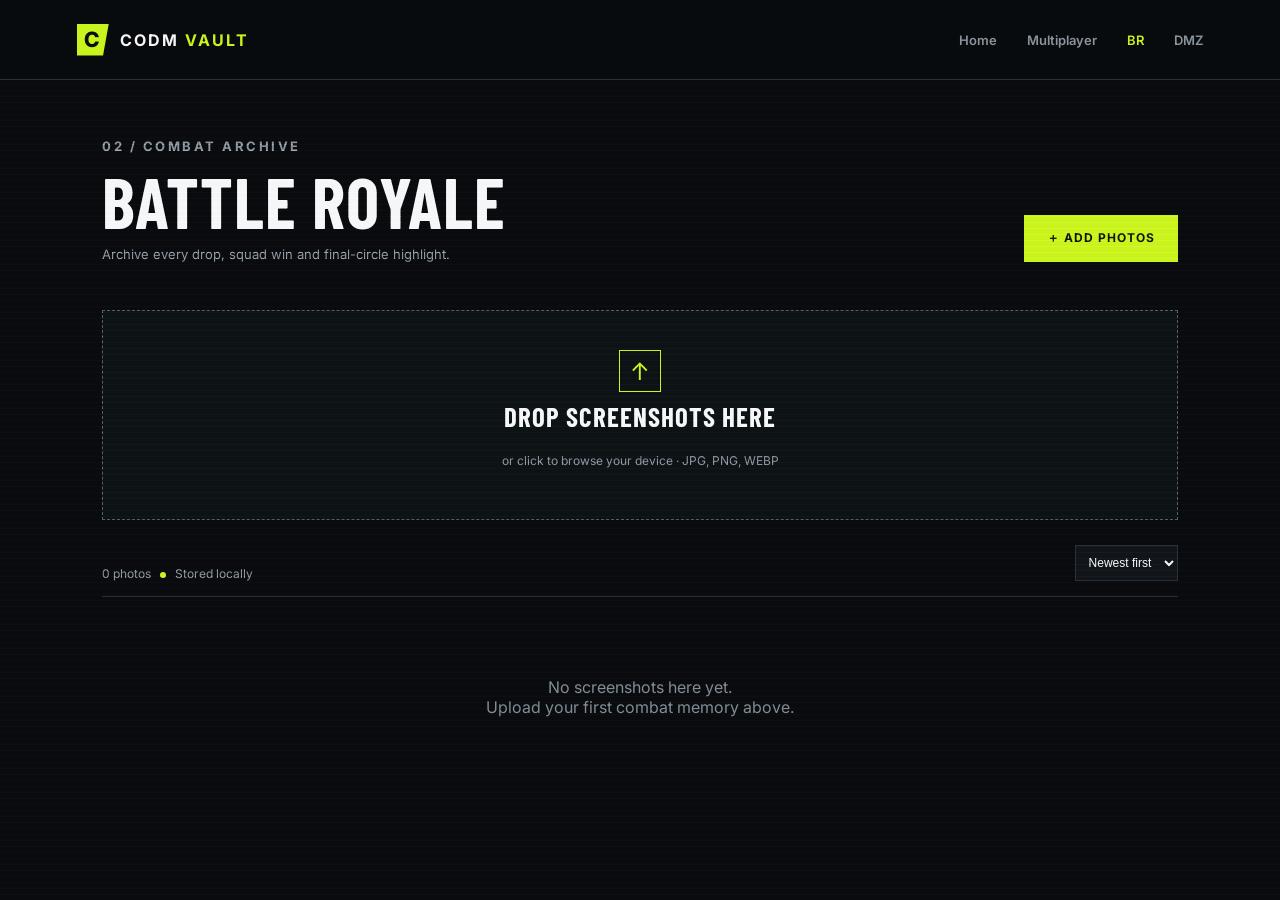
==== br.html @ 956faf4e "Initial commit: add project files" ====
<!DOCTYPE html>
<html lang="en">
<head>
  <meta charset="UTF-8" />
  <meta name="viewport" content="width=device-width, initial-scale=1.0" />
  <title>Battle Royale — CODM Vault</title>
  <link rel="stylesheet" href="style.css" />
  <link rel="stylesheet" href="design-overrides.css" />
</head>
<body data-mode="br">
  <script>(function(){try{const ua=navigator.userAgent||''; if(/Win/.test(ua)) document.body.classList.add('platform-windows'); if(('ontouchstart' in window)||navigator.maxTouchPoints>0) document.body.classList.add('platform-mobile');}catch(e){} })();</script>
  <header class="topbar">
    <a class="brand" href="index.html"><span class="brand-mark">C</span><span>CODM <strong>VAULT</strong></span></a>
    <nav><a href="index.html">Home</a><a href="multiplayer.html">Multiplayer</a><a class="active" href="br.html">BR</a><a href="dmz.html">DMZ</a></nav>
  </header>

  <main class="gallery-page">
    <div class="gallery-header">
      <div><p class="eyebrow">02 / COMBAT ARCHIVE</p><h1>Battle Royale</h1><p>Archive every drop, squad win and final-circle highlight.</p></div>
      <label class="button primary upload-button">＋ Add photos<input id="photoInput" type="file" accept="image/*" multiple hidden /></label>
    </div>
    <section class="upload-zone" id="dropZone"><div class="upload-icon">↑</div><h2>Drop screenshots here</h2><p>or click to browse your device · JPG, PNG, WEBP</p></section>
    <div class="gallery-tools"><div><span id="photoCount">0 photos</span><span class="status-dot"></span><span>Stored locally</span></div><select id="sortPhotos"><option value="newest">Newest first</option><option value="oldest">Oldest first</option><option value="name">Name A–Z</option></select></div>
    <div id="gallery" class="photo-grid"></div>
  </main>
  <div id="lightbox" class="lightbox"><button id="closeLightbox">×</button><img id="lightboxImage" alt="Selected screenshot" /></div>
  <script src="script.js"></script>
</body>
</html>
---- style.css ----
@import url('https://fonts.googleapis.com/css2?family=Barlow+Condensed:wght@500;600;700;800&family=Inter:wght@400;500;600;700&display=swap');

:root{--bg:#090b0e;--panel:#11151a;--line:#283039;--text:#f4f6f7;--muted:#89949d;--lime:#c9f31d;--orange:#ff6b35;
	--bg-layer-0: linear-gradient(180deg, rgba(9,11,14,1) 0%, rgba(13,16,20,1) 100%);
	--bg-layer-1: radial-gradient(800px 400px at 85% 10%, rgba(201,243,29,0.06), transparent 30%);
	--bg-layer-2: radial-gradient(600px 300px at 10% 80%, rgba(255,107,53,0.04), transparent 30%);
	--bg-overlay-opacity: 0.12;
	--bg-image: none;
	--ease-quick: cubic-bezier(.2,.9,.3,1);
	--ease-medium: cubic-bezier(.22,.8,.36,1);
}
*{box-sizing:border-box}body{margin:0;background:var(--bg);color:var(--text);font-family:Inter,Arial,sans-serif}body:before{content:"";position:fixed;inset:0;pointer-events:none;opacity:.25;background-image:linear-gradient(#fff 1px,transparent 1px);background-size:100% 6px;mix-blend-mode:overlay}.topbar{height:80px;border-bottom:1px solid var(--line);display:flex;align-items:center;justify-content:space-between;padding:0 6%;position:relative;z-index:2;background:#090b0ee8}.brand{display:flex;align-items:center;gap:11px;color:var(--text);text-decoration:none;font-weight:700;letter-spacing:2px}.brand strong{color:var(--lime)}.brand-mark{display:grid;place-items:center;width:32px;height:32px;background:var(--lime);color:#0a0c0e;font-size:21px;font-weight:800;clip-path:polygon(0 0,100% 0,82% 100%,0 100%)}nav{display:flex;gap:30px}nav a{color:var(--muted);text-decoration:none;font-size:13px;font-weight:600}nav a:hover,nav a.active{color:var(--lime)}.hero{min-height:560px;display:flex;align-items:center;padding:70px 10%;position:relative;overflow:hidden}.hero-content{max-width:590px;z-index:1}.eyebrow{color:var(--lime);font-size:11px;font-weight:700;letter-spacing:2.5px;margin:0 0 16px}.hero h1,h1,h2,h3{font-family:'Barlow Condensed',sans-serif;text-transform:uppercase;margin:0;line-height:.9;letter-spacing:1px}.hero h1{font-size:clamp(60px,8vw,105px)}.hero h1 span{color:var(--lime)}.hero-text{color:var(--muted);max-width:450px;line-height:1.7;margin:25px 0}.hero-actions{display:flex;gap:12px}.button{display:inline-flex;align-items:center;justify-content:center;gap:18px;padding:14px 22px;text-decoration:none;border:1px solid var(--line);cursor:pointer;font-weight:700;font-size:12px;color:var(--text);text-transform:uppercase;letter-spacing:1px}.button.primary{background:var(--lime);border-color:var(--lime);color:#101308}.button.ghost{background:transparent}.button:hover{filter:brightness(1.12)}.hero-art{width:430px;height:330px;margin-left:auto;position:relative;transform:rotate(-7deg);opacity:.85}.hero-card{position:absolute;width:210px;height:140px;border:1px solid #607078;background:linear-gradient(135deg,#3b555c,#101820);padding:18px;font-family:'Barlow Condensed';font-size:32px;font-weight:700;color:#fff;box-shadow:12px 12px 0 #182126}.hero-card small{font:10px Inter;color:var(--lime);letter-spacing:2px}.card-one{top:20px;left:40px}.card-two{top:115px;right:0;background:linear-gradient(135deg,#77442b,#17201d);z-index:2}.card-three{bottom:0;left:0;background:var(--lime);color:#101308;z-index:3}.scan-line{position:absolute;top:50%;left:-30px;width:500px;border-top:2px solid var(--lime);box-shadow:0 0 20px var(--lime)}.crosshair{position:absolute;right:25%;top:10%;width:70px;height:70px;border:1px solid var(--lime);border-radius:50%}.crosshair:after,.crosshair:before{content:"";position:absolute;background:var(--lime)}.crosshair:after{width:100%;height:1px;top:50%}.crosshair:before{height:100%;width:1px;left:50%}.modes-section,.gallery-page{padding:65px 8%;max-width:1400px;margin:auto}.section-heading,.gallery-header,.gallery-tools{display:flex;justify-content:space-between;align-items:end;gap:20px}.section-heading h2{font-size:48px}.section-note,.gallery-header p{color:var(--muted);font-size:13px}.mode-grid{display:grid;grid-template-columns:repeat(3,1fr);gap:18px;margin-top:35px}.mode-card{min-height:240px;padding:25px;text-decoration:none;color:white;display:flex;flex-direction:column;justify-content:space-between;border:1px solid var(--line);background:linear-gradient(135deg,#162229,#0e1115);transition:.25s}.mode-card:hover{transform:translateY(-6px);border-color:var(--lime)}.br-card{background:linear-gradient(135deg,#38291b,#111713)}.dmz-card{background:linear-gradient(135deg,#30221c,#101314)}.mode-number{color:var(--lime);font-size:12px}.mode-card h3{font-size:34px}.mode-card p{color:#aab2b6;font-size:13px;line-height:1.5}.card-link{color:var(--lime);font-size:11px;font-weight:700;text-transform:uppercase;letter-spacing:1px}footer{text-align:center;color:#5d676e;padding:30px;font-size:11px;letter-spacing:1px}footer span{color:var(--lime);padding:0 7px}.gallery-page{padding-top:58px}.gallery-header h1{font-size:70px}.gallery-header>div p:last-child{margin-bottom:0}.upload-zone{border:1px dashed #506069;min-height:210px;margin:48px 0 25px;display:flex;flex-direction:column;align-items:center;justify-content:center;background:#0d1215;transition:.2s}.upload-zone.dragging{border-color:var(--lime);background:#17200d}.upload-zone h2{font-size:27px;margin:12px}.upload-zone p{color:var(--muted);font-size:12px}.upload-icon{width:42px;height:42px;border:1px solid var(--lime);color:var(--lime);display:grid;place-items:center;font-size:24px}.gallery-tools{border-bottom:1px solid var(--line);padding-bottom:15px;color:var(--muted);font-size:12px}.status-dot{display:inline-block;width:6px;height:6px;border-radius:50%;background:var(--lime);margin:0 9px}select{background:var(--panel);color:var(--text);border:1px solid var(--line);padding:9px;font-size:12px}.photo-grid{display:grid;grid-template-columns:repeat(auto-fill,minmax(220px,1fr));gap:16px;margin-top:25px}.photo-card{background:var(--panel);border:1px solid var(--line);position:relative;overflow:hidden}.photo-card img{width:100%;height:190px;display:block;object-fit:cover;cursor:pointer}.photo-info{display:flex;justify-content:space-between;align-items:center;padding:12px;font-size:11px;color:var(--muted)}.delete-photo{background:none;border:0;color:#68747c;cursor:pointer;font-size:17px}.delete-photo:hover{color:#ff654e}.empty{text-align:center;color:var(--muted);grid-column:1/-1;padding:55px}.lightbox{display:none;position:fixed;inset:0;background:#000e;z-index:5;align-items:center;justify-content:center;padding:30px}.lightbox.show{display:flex}.lightbox img{max-width:92vw;max-height:88vh}.lightbox button{position:absolute;right:30px;top:20px;background:none;border:0;color:white;font-size:40px;cursor:pointer}@media(max-width:750px){.topbar{height:auto;padding:18px 5%;align-items:flex-start;gap:18px;flex-direction:column}nav{gap:14px;flex-wrap:wrap}.hero{padding:65px 7%;min-height:600px}.hero-art{position:absolute;opacity:.3;right:-100px;bottom:20px}.mode-grid{grid-template-columns:1fr}.section-heading,.gallery-header{align-items:flex-start;flex-direction:column}.gallery-header h1{font-size:58px}.upload-button{width:100%}}
---- design-overrides.css ----
/* Design overrides: smooth motion, background utilities, and UI polish */
:root{
  --ui-radius:12px;
  --card-elev: 0 6px 18px rgba(2,6,10,0.45);
}

/* Smooth global transitions */
*{transition:color 180ms var(--ease-quick, cubic-bezier(.2,.9,.3,1)),background-color 220ms var(--ease-quick);}

/* Buttons & interactive elements */
.button{transition:transform 200ms var(--ease-quick),filter 160ms var(--ease-quick);}
.button:active{transform:translateY(1px) scale(.996)}
.button.primary:hover{filter:brightness(1.08);transform:translateY(-2px)}

/* Hero background helpers — apply classes to body for quick theming */
.bg-aurora{--bg-layer-1: radial-gradient(900px 420px at 85% 8%, rgba(201,243,29,0.12), transparent 25%);}
.bg-sunset{--bg-layer-2: radial-gradient(650px 320px at 10% 80%, rgba(255,107,53,0.10), transparent 30%);}
.bg-pattern{--bg-image: url('assets/pattern.png'); --bg-overlay-opacity:0.06}

/* Gallery card polish */
.photo-card{background:linear-gradient(180deg, rgba(255,255,255,0.02), rgba(0,0,0,0.02));border-radius:var(--ui-radius);overflow:hidden;box-shadow:var(--card-elev);transition:transform 220ms var(--ease-medium),box-shadow 220ms var(--ease-medium)}
.photo-card img{display:block;width:100%;height:auto;max-height:220px;object-fit:cover;transition:transform 320ms var(--ease-medium),filter 220ms var(--ease-medium)}
.photo-card:hover{transform:translateY(-6px);box-shadow:0 12px 30px rgba(2,6,10,0.6)}
.photo-card:hover img{transform:scale(1.03);filter:brightness(1.02)}

/* Empty state and lightbox smoother */
.empty{opacity:0.95;transition:opacity 220ms var(--ease-quick)}
.lightbox{display:flex;opacity:0;pointer-events:none;transition:opacity 240ms var(--ease-medium)}
.lightbox.show{opacity:1;pointer-events:auto}
.lightbox img{max-width:92vw;max-height:86vh;border-radius:8px;box-shadow:0 18px 50px rgba(0,0,0,0.7)}

/* Subtle hover on delete */
.delete-photo{transition:color 180ms ease}
.delete-photo:hover{color:var(--orange)}

/* Responsive niceties */
@media (prefers-reduced-motion: reduce){*{transition:none!important}a,button{transition:none!important}}

/* Helper utility: center content areas */
.centered{display:flex;align-items:center;justify-content:center}

/* Additional mobile and platform adjustments */
@media (max-width:900px){
  .hero{flex-direction:column;padding:36px 5%}
  .hero-art{display:none}
  .hero h1{font-size:clamp(28px,9vw,46px)}
}

.platform-mobile .button{padding:14px 20px;font-size:15px;border-radius:10px}
.platform-mobile .upload-button{min-height:var(--touch-size,48px);display:inline-flex;align-items:center}
.platform-mobile .photo-grid{grid-template-columns:repeat(2,1fr)}

.photo-grid{display:grid;gap:14px;grid-template-columns:repeat(auto-fill,minmax(180px,1fr));align-items:start}
.photo-card img{height:160px;object-fit:cover}

.platform-windows body{scrollbar-width:auto}
.platform-windows .topbar{height:72px}
.platform-windows nav a{font-weight:700}

/* background utility classes (apply to <body>) */
.bg-forest{background-image: radial-gradient(800px 400px at 85% 10%, rgba(201,243,29,0.06), transparent 30%), radial-gradient(600px 300px at 10% 80%, rgba(255,107,53,0.04), transparent 30%)}
.bg-deep{background-image: linear-gradient(180deg, rgba(6,10,14,0.5), rgba(10,12,14,0.9))}
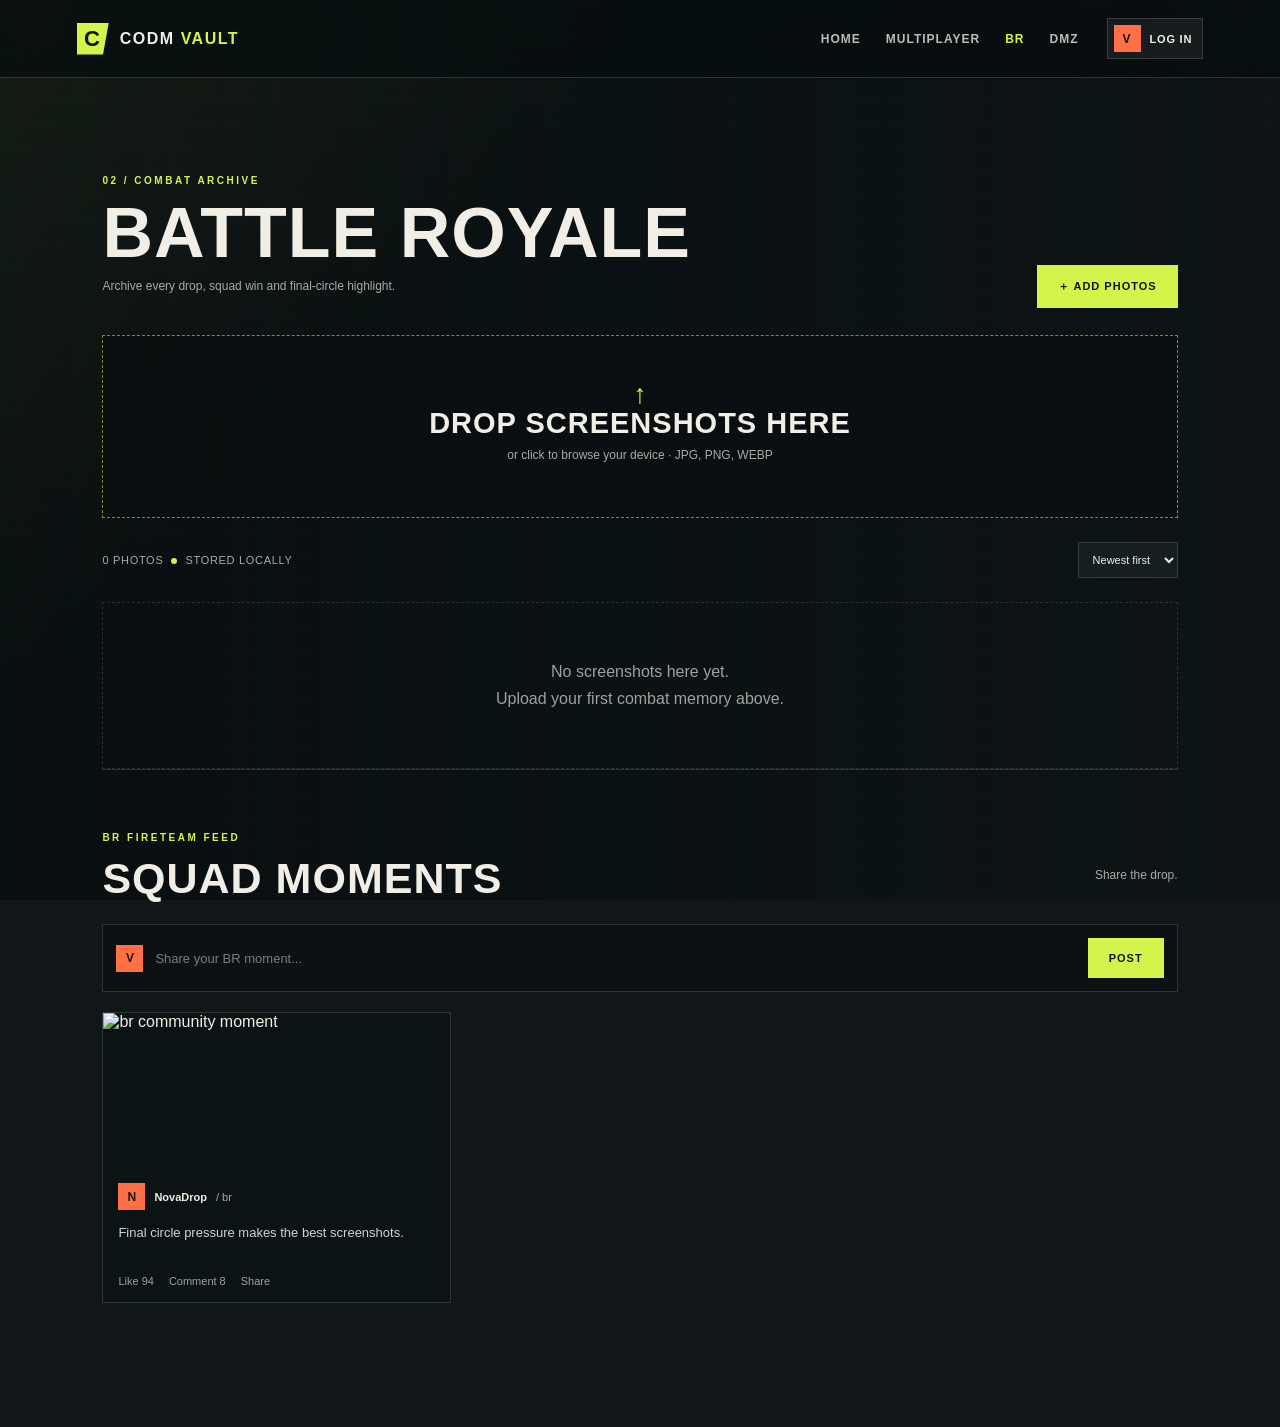
==== commit d8270e56: "Updated website" ====
--- a/br.html
+++ b/br.html
@@ -11,7 +11,7 @@
   <script>(function(){try{const ua=navigator.userAgent||''; if(/Win/.test(ua)) document.body.classList.add('platform-windows'); if(('ontouchstart' in window)||navigator.maxTouchPoints>0) document.body.classList.add('platform-mobile');}catch(e){} })();</script>
   <header class="topbar">
     <a class="brand" href="index.html"><span class="brand-mark">C</span><span>CODM <strong>VAULT</strong></span></a>
-    <nav><a href="index.html">Home</a><a href="multiplayer.html">Multiplayer</a><a class="active" href="br.html">BR</a><a href="dmz.html">DMZ</a></nav>
+    <nav><a href="index.html">Home</a><a href="multiplayer.html">Multiplayer</a><a class="active" href="br.html">BR</a><a href="dmz.html">DMZ</a></nav><button class="profile-trigger" id="profileTrigger" type="button"><span class="avatar">V</span><span id="profileLabel">Log in</span></button>
   </header>
 
   <main class="gallery-page">
@@ -22,8 +22,10 @@
     <section class="upload-zone" id="dropZone"><div class="upload-icon">↑</div><h2>Drop screenshots here</h2><p>or click to browse your device · JPG, PNG, WEBP</p></section>
     <div class="gallery-tools"><div><span id="photoCount">0 photos</span><span class="status-dot"></span><span>Stored locally</span></div><select id="sortPhotos"><option value="newest">Newest first</option><option value="oldest">Oldest first</option><option value="name">Name A–Z</option></select></div>
     <div id="gallery" class="photo-grid"></div>
+    <section class="community-section mode-community"><div class="section-heading"><div><p class="eyebrow">BR FIRETEAM FEED</p><h2>Squad moments</h2></div><p class="section-note">Share the drop.</p></div><div class="composer"><span class="avatar">V</span><input id="postText" type="text" placeholder="Share your BR moment..." maxlength="180" /><button class="button primary" id="postButton" type="button">Post</button></div><div class="feed-grid" id="feed"></div></section>
   </main>
   <div id="lightbox" class="lightbox"><button id="closeLightbox">×</button><img id="lightboxImage" alt="Selected screenshot" /></div>
+  <div class="modal" id="profileModal" aria-hidden="true"><div class="modal-panel"><button class="modal-close" id="profileClose" type="button">x</button><div class="login-step" data-step="phone"><p class="eyebrow">01 / VERIFY YOUR NUMBER</p><h2>Join the vault</h2><p class="modal-note">Enter your mobile number to receive a one-time verification code.</p><label for="phoneInput">Mobile number</label><input id="phoneInput" type="tel" inputmode="tel" placeholder="+91 98765 43210" maxlength="16" /><p class="form-error" id="phoneError"></p><button class="button primary" id="sendOtpButton" type="button">Send OTP</button></div><div class="login-step" data-step="otp" hidden><p class="eyebrow">02 / CHECK YOUR PHONE</p><h2>Enter the code</h2><p class="modal-note">Use the six-digit code sent to <strong id="phonePreview"></strong>.</p><label for="otpInput">One-time password</label><input id="otpInput" type="text" inputmode="numeric" autocomplete="one-time-code" placeholder="000000" maxlength="6" /><p class="demo-note">Demo mode: your OTP is <strong>123456</strong>.</p><p class="form-error" id="otpError"></p><button class="button primary" id="verifyOtpButton" type="button">Verify number</button><button class="text-button" id="resendOtpButton" type="button">Resend code</button></div><div class="login-step" data-step="username" hidden><p class="eyebrow">03 / BUILD YOUR PROFILE</p><h2>Choose your name</h2><p class="modal-note">Pick the name your fireteam will see.</p><label for="usernameInput">Nickname</label><input id="usernameInput" type="text" placeholder="e.g. GhostRunner" maxlength="24" /><p class="nickname-note">Enter a nickname, not your real name.</p><p class="form-error" id="usernameError"></p><button class="button primary" id="loginButton" type="button">Enter vault</button></div></div></div>
   <script src="script.js"></script>
 </body>
 </html>
--- a/style.css
+++ b/style.css
@@ -1,12 +1,4 @@
-@import url('https://fonts.googleapis.com/css2?family=Barlow+Condensed:wght@500;600;700;800&family=Inter:wght@400;500;600;700&display=swap');
-
-:root{--bg:#090b0e;--panel:#11151a;--line:#283039;--text:#f4f6f7;--muted:#89949d;--lime:#c9f31d;--orange:#ff6b35;
-	--bg-layer-0: linear-gradient(180deg, rgba(9,11,14,1) 0%, rgba(13,16,20,1) 100%);
-	--bg-layer-1: radial-gradient(800px 400px at 85% 10%, rgba(201,243,29,0.06), transparent 30%);
-	--bg-layer-2: radial-gradient(600px 300px at 10% 80%, rgba(255,107,53,0.04), transparent 30%);
-	--bg-overlay-opacity: 0.12;
-	--bg-image: none;
-	--ease-quick: cubic-bezier(.2,.9,.3,1);
-	--ease-medium: cubic-bezier(.22,.8,.36,1);
-}
-*{box-sizing:border-box}body{margin:0;background:var(--bg);color:var(--text);font-family:Inter,Arial,sans-serif}body:before{content:"";position:fixed;inset:0;pointer-events:none;opacity:.25;background-image:linear-gradient(#fff 1px,transparent 1px);background-size:100% 6px;mix-blend-mode:overlay}.topbar{height:80px;border-bottom:1px solid var(--line);display:flex;align-items:center;justify-content:space-between;padding:0 6%;position:relative;z-index:2;background:#090b0ee8}.brand{display:flex;align-items:center;gap:11px;color:var(--text);text-decoration:none;font-weight:700;letter-spacing:2px}.brand strong{color:var(--lime)}.brand-mark{display:grid;place-items:center;width:32px;height:32px;background:var(--lime);color:#0a0c0e;font-size:21px;font-weight:800;clip-path:polygon(0 0,100% 0,82% 100%,0 100%)}nav{display:flex;gap:30px}nav a{color:var(--muted);text-decoration:none;font-size:13px;font-weight:600}nav a:hover,nav a.active{color:var(--lime)}.hero{min-height:560px;display:flex;align-items:center;padding:70px 10%;position:relative;overflow:hidden}.hero-content{max-width:590px;z-index:1}.eyebrow{color:var(--lime);font-size:11px;font-weight:700;letter-spacing:2.5px;margin:0 0 16px}.hero h1,h1,h2,h3{font-family:'Barlow Condensed',sans-serif;text-transform:uppercase;margin:0;line-height:.9;letter-spacing:1px}.hero h1{font-size:clamp(60px,8vw,105px)}.hero h1 span{color:var(--lime)}.hero-text{color:var(--muted);max-width:450px;line-height:1.7;margin:25px 0}.hero-actions{display:flex;gap:12px}.button{display:inline-flex;align-items:center;justify-content:center;gap:18px;padding:14px 22px;text-decoration:none;border:1px solid var(--line);cursor:pointer;font-weight:700;font-size:12px;color:var(--text);text-transform:uppercase;letter-spacing:1px}.button.primary{background:var(--lime);border-color:var(--lime);color:#101308}.button.ghost{background:transparent}.button:hover{filter:brightness(1.12)}.hero-art{width:430px;height:330px;margin-left:auto;position:relative;transform:rotate(-7deg);opacity:.85}.hero-card{position:absolute;width:210px;height:140px;border:1px solid #607078;background:linear-gradient(135deg,#3b555c,#101820);padding:18px;font-family:'Barlow Condensed';font-size:32px;font-weight:700;color:#fff;box-shadow:12px 12px 0 #182126}.hero-card small{font:10px Inter;color:var(--lime);letter-spacing:2px}.card-one{top:20px;left:40px}.card-two{top:115px;right:0;background:linear-gradient(135deg,#77442b,#17201d);z-index:2}.card-three{bottom:0;left:0;background:var(--lime);color:#101308;z-index:3}.scan-line{position:absolute;top:50%;left:-30px;width:500px;border-top:2px solid var(--lime);box-shadow:0 0 20px var(--lime)}.crosshair{position:absolute;right:25%;top:10%;width:70px;height:70px;border:1px solid var(--lime);border-radius:50%}.crosshair:after,.crosshair:before{content:"";position:absolute;background:var(--lime)}.crosshair:after{width:100%;height:1px;top:50%}.crosshair:before{height:100%;width:1px;left:50%}.modes-section,.gallery-page{padding:65px 8%;max-width:1400px;margin:auto}.section-heading,.gallery-header,.gallery-tools{display:flex;justify-content:space-between;align-items:end;gap:20px}.section-heading h2{font-size:48px}.section-note,.gallery-header p{color:var(--muted);font-size:13px}.mode-grid{display:grid;grid-template-columns:repeat(3,1fr);gap:18px;margin-top:35px}.mode-card{min-height:240px;padding:25px;text-decoration:none;color:white;display:flex;flex-direction:column;justify-content:space-between;border:1px solid var(--line);background:linear-gradient(135deg,#162229,#0e1115);transition:.25s}.mode-card:hover{transform:translateY(-6px);border-color:var(--lime)}.br-card{background:linear-gradient(135deg,#38291b,#111713)}.dmz-card{background:linear-gradient(135deg,#30221c,#101314)}.mode-number{color:var(--lime);font-size:12px}.mode-card h3{font-size:34px}.mode-card p{color:#aab2b6;font-size:13px;line-height:1.5}.card-link{color:var(--lime);font-size:11px;font-weight:700;text-transform:uppercase;letter-spacing:1px}footer{text-align:center;color:#5d676e;padding:30px;font-size:11px;letter-spacing:1px}footer span{color:var(--lime);padding:0 7px}.gallery-page{padding-top:58px}.gallery-header h1{font-size:70px}.gallery-header>div p:last-child{margin-bottom:0}.upload-zone{border:1px dashed #506069;min-height:210px;margin:48px 0 25px;display:flex;flex-direction:column;align-items:center;justify-content:center;background:#0d1215;transition:.2s}.upload-zone.dragging{border-color:var(--lime);background:#17200d}.upload-zone h2{font-size:27px;margin:12px}.upload-zone p{color:var(--muted);font-size:12px}.upload-icon{width:42px;height:42px;border:1px solid var(--lime);color:var(--lime);display:grid;place-items:center;font-size:24px}.gallery-tools{border-bottom:1px solid var(--line);padding-bottom:15px;color:var(--muted);font-size:12px}.status-dot{display:inline-block;width:6px;height:6px;border-radius:50%;background:var(--lime);margin:0 9px}select{background:var(--panel);color:var(--text);border:1px solid var(--line);padding:9px;font-size:12px}.photo-grid{display:grid;grid-template-columns:repeat(auto-fill,minmax(220px,1fr));gap:16px;margin-top:25px}.photo-card{background:var(--panel);border:1px solid var(--line);position:relative;overflow:hidden}.photo-card img{width:100%;height:190px;display:block;object-fit:cover;cursor:pointer}.photo-info{display:flex;justify-content:space-between;align-items:center;padding:12px;font-size:11px;color:var(--muted)}.delete-photo{background:none;border:0;color:#68747c;cursor:pointer;font-size:17px}.delete-photo:hover{color:#ff654e}.empty{text-align:center;color:var(--muted);grid-column:1/-1;padding:55px}.lightbox{display:none;position:fixed;inset:0;background:#000e;z-index:5;align-items:center;justify-content:center;padding:30px}.lightbox.show{display:flex}.lightbox img{max-width:92vw;max-height:88vh}.lightbox button{position:absolute;right:30px;top:20px;background:none;border:0;color:white;font-size:40px;cursor:pointer}@media(max-width:750px){.topbar{height:auto;padding:18px 5%;align-items:flex-start;gap:18px;flex-direction:column}nav{gap:14px;flex-wrap:wrap}.hero{padding:65px 7%;min-height:600px}.hero-art{position:absolute;opacity:.3;right:-100px;bottom:20px}.mode-grid{grid-template-columns:1fr}.section-heading,.gallery-header{align-items:flex-start;flex-direction:column}.gallery-header h1{font-size:58px}.upload-button{width:100%}}+ .login-step label{display:block;color:#bfc6be;font-size:11px;text-transform:uppercase;letter-spacing:1px}.form-error{min-height:16px;margin:7px 0;color:var(--orange);font-size:11px}.demo-note,.nickname-note{margin:8px 0;color:#aeb6ae;font-size:11px}.text-button{display:block;margin:16px auto 0;background:none;border:0;color:var(--lime);font-size:11px;cursor:pointer;text-transform:uppercase;letter-spacing:1px}.login-step[hidden]{display:none}
+@import url('https://fonts.googleapis.com/css2?family=Barlow+Condensed:wght@500;600;700;800&family=Space+Grotesk:wght@400;500;600;700&display=swap');
+:root{--ink:#101418;--paper:#f1eee6;--muted:#a7aaa5;--lime:#d4f34b;--orange:#ff7145;--line:rgba(255,255,255,.14);--panel:rgba(16,20,24,.78);--font-body:'Space Grotesk',sans-serif;--font-display:'Barlow Condensed',sans-serif}
+*{box-sizing:border-box}html{scroll-behavior:smooth}body{margin:0;background:#111719;color:var(--paper);font-family:var(--font-body);min-height:100vh}body:before{content:"";position:fixed;z-index:-2;inset:0;background-image:linear-gradient(90deg,rgba(8,15,17,.95),rgba(8,15,17,.7) 42%,rgba(8,15,17,.34)),var(--mode-image,url('https://images.unsplash.com/photo-1542751371-adc38448a05e?auto=format&fit=crop&w=2200&q=85'));background-position:center;background-size:cover;filter:saturate(.88)}body:after{content:"";position:fixed;z-index:-1;inset:0;pointer-events:none;background:linear-gradient(135deg,rgba(212,243,75,.06),transparent 35%),repeating-linear-gradient(0deg,transparent 0 5px,rgba(255,255,255,.018) 6px)}body[data-mode=multiplayer]{--mode-image:url('https://images.unsplash.com/photo-1550745165-9bc0b252726f?auto=format&fit=crop&w=2200&q=85')}body[data-mode=br]{--mode-image:url('https://images.unsplash.com/photo-1511512578047-dfb367046420?auto=format&fit=crop&w=2200&q=85')}body[data-mode=dmz]{--mode-image:url('https://images.unsplash.com/photo-1538481199705-c710c4e965fc?auto=format&fit=crop&w=2200&q=85')}a{color:inherit}button,input,select{font:inherit}.topbar{height:78px;padding:0 6%;display:flex;align-items:center;gap:28px;border-bottom:1px solid var(--line);background:rgba(8,14,16,.74);backdrop-filter:blur(14px);position:relative;z-index:3}.brand{display:flex;align-items:center;gap:11px;text-decoration:none;font-weight:700;letter-spacing:1.5px;white-space:nowrap}.brand strong{color:var(--lime)}.brand-mark{display:grid;place-items:center;width:32px;height:32px;background:var(--lime);color:var(--ink);font-family:var(--font-display);font-size:22px;clip-path:polygon(0 0,100% 0,82% 100%,0 100%)}nav{display:flex;gap:25px;margin-left:auto}nav a{color:#b8bdb6;text-decoration:none;font-size:12px;font-weight:700;text-transform:uppercase;letter-spacing:1px}nav a:hover,nav a.active{color:var(--lime)}.profile-trigger{border:1px solid var(--line);background:rgba(255,255,255,.06);color:var(--paper);display:flex;align-items:center;gap:9px;padding:6px 10px 6px 6px;cursor:pointer;font-size:11px;text-transform:uppercase;font-weight:700;letter-spacing:.8px}.avatar{width:27px;height:27px;display:grid;place-items:center;background:var(--orange);color:#191310;font-weight:800;font-size:12px}.hero{min-height:590px;display:flex;align-items:center;padding:90px 10%;position:relative;overflow:hidden}.hero-content{max-width:660px;z-index:1}.eyebrow{color:var(--lime);font-size:10px;font-weight:700;letter-spacing:2.5px;margin:0 0 16px}.hero h1,h1,h2,h3{font-family:var(--font-display);text-transform:uppercase;margin:0;line-height:.9;letter-spacing:1px}.hero h1{font-size:clamp(68px,9vw,124px)}.hero h1 span{color:var(--lime)}.hero-text{color:#c1c6c0;max-width:490px;line-height:1.7;margin:25px 0}.hero-actions{display:flex;gap:12px}.button{display:inline-flex;align-items:center;justify-content:center;gap:14px;padding:13px 20px;border:1px solid var(--line);cursor:pointer;font-size:11px;color:var(--paper);text-transform:uppercase;letter-spacing:1px;font-weight:700;text-decoration:none}.button.primary{background:var(--lime);border-color:var(--lime);color:#12170d}.button:hover{transform:translateY(-2px);filter:brightness(1.08)}.hero-art{width:420px;height:320px;margin-left:auto;position:relative;transform:rotate(3deg);background:linear-gradient(135deg,rgba(212,243,75,.18),rgba(255,113,69,.15)),url('https://images.unsplash.com/photo-1560253023-3ec5d502959f?auto=format&fit=crop&w=900&q=80') center/cover;box-shadow:20px 25px 0 rgba(212,243,75,.12);border:1px solid rgba(255,255,255,.26)}.hero-art:after{content:"LIVE / 03";position:absolute;bottom:15px;left:18px;font-size:11px;letter-spacing:2px;color:var(--lime)}.hero-card{position:absolute;padding:10px;background:rgba(9,14,15,.88);border:1px solid rgba(255,255,255,.26);font-family:var(--font-display);font-size:22px;letter-spacing:1px}.hero-card small{font:700 8px var(--font-body);letter-spacing:1px;color:var(--lime)}.card-one{top:-24px;right:-25px}.card-two{bottom:24px;left:-35px}.card-three{bottom:-24px;right:35px}.crosshair{position:absolute;inset:40px;border:1px solid rgba(212,243,75,.5);border-radius:50%}.crosshair:before,.crosshair:after{content:"";position:absolute;background:var(--lime)}.crosshair:before{width:1px;height:100%;left:50%}.crosshair:after{height:1px;width:100%;top:50%}.modes-section,.gallery-page,.community-section{padding:62px 8%;max-width:1400px;margin:auto}.section-heading,.gallery-header{display:flex;align-items:end;justify-content:space-between;gap:20px;margin-bottom:27px}.section-heading h2,.gallery-header h1{font-size:52px}.section-note,.gallery-header>div>p:last-child{color:var(--muted);font-size:12px;line-height:1.6}.mode-grid{display:grid;grid-template-columns:repeat(3,1fr);gap:14px}.mode-card{min-height:210px;padding:25px;display:flex;align-items:end;text-decoration:none;position:relative;overflow:hidden;border:1px solid var(--line);background-position:center;background-size:cover}.mode-card:after{content:"";position:absolute;inset:0;background:linear-gradient(0deg,rgba(7,12,13,.93),rgba(7,12,13,.08))}.multiplayer-card{background-image:url('https://images.unsplash.com/photo-1542751110-97427bbecf20?auto=format&fit=crop&w=900&q=80')}.br-card{background-image:url('https://images.unsplash.com/photo-1542751371-adc38448a05e?auto=format&fit=crop&w=900&q=80')}.dmz-card{background-image:url('https://images.unsplash.com/photo-1518709268805-4e9042af9f23?auto=format&fit=crop&w=900&q=80')}.mode-card>*{position:relative;z-index:1}.mode-number{position:absolute;top:16px;right:18px;color:var(--lime);font:700 14px var(--font-display)}.mode-card h3{font-size:33px}.mode-card p{color:#c0c5bf;font-size:12px;max-width:250px;line-height:1.5}.card-link{font-size:10px;color:var(--lime);font-weight:700;text-transform:uppercase;letter-spacing:1px}.gallery-page{min-height:calc(100vh - 78px)}.gallery-header{padding-top:35px}.gallery-header h1{font-size:70px}.upload-zone{padding:43px;text-align:center;border:1px dashed rgba(212,243,75,.56);background:rgba(9,15,16,.58)}.upload-zone h2{font-size:29px}.upload-zone p{color:var(--muted);font-size:12px}.upload-icon{font-size:27px;color:var(--lime)}.gallery-tools{display:flex;justify-content:space-between;align-items:center;padding:24px 0;color:var(--muted);font-size:11px;text-transform:uppercase;letter-spacing:.7px}.status-dot{display:inline-block;width:6px;height:6px;margin:0 8px;background:var(--lime);border-radius:50%}select{background:#151e20;color:var(--paper);border:1px solid var(--line);padding:10px}.photo-grid{display:grid;grid-template-columns:repeat(auto-fill,minmax(190px,1fr));gap:14px}.photo-card{overflow:hidden;background:var(--panel);border:1px solid var(--line)}.photo-card img{display:block;width:100%;height:180px;object-fit:cover;cursor:pointer}.photo-info{display:flex;justify-content:space-between;align-items:center;padding:12px;color:#c4c8c2;font-size:11px}.delete-photo{background:none;border:0;color:var(--muted);font-size:18px;cursor:pointer}.empty{grid-column:1/-1;padding:55px;text-align:center;color:var(--muted);border:1px dashed var(--line);line-height:1.7}.community-section{border-top:1px solid var(--line)}.community-section h2{font-size:43px}.mode-community{padding-left:0;padding-right:0}.composer{display:flex;align-items:center;gap:10px;padding:13px;background:rgba(12,18,19,.82);border:1px solid var(--line);margin-bottom:20px}.composer input{flex:1;min-width:0;background:transparent;border:0;outline:0;color:var(--paper);font-size:13px}.composer input::placeholder{color:#777f7b}.compact-composer select{padding:9px;font-size:10px}.compact-composer{max-width:900px}.feed-grid{display:grid;grid-template-columns:repeat(3,1fr);gap:14px}.post-card{background:rgba(13,20,21,.84);border:1px solid var(--line);overflow:hidden}.post-image{width:100%;height:155px;object-fit:cover;display:block}.post-body{padding:15px}.post-meta{display:flex;align-items:center;gap:9px;font-size:11px;color:var(--muted)}.post-meta strong{color:var(--paper)}.post-body p{font-size:13px;line-height:1.5;color:#d1d5cf;min-height:39px}.post-actions{display:flex;gap:15px}.post-actions button{background:none;border:0;color:#9ea59e;cursor:pointer;font-size:11px;padding:0}.post-actions button:hover,.post-actions .liked{color:var(--orange)}footer{padding:35px 8%;border-top:1px solid var(--line);color:var(--muted);font-size:10px;letter-spacing:2px}footer span{color:var(--orange);padding:0 7px}.lightbox{position:fixed;inset:0;z-index:5;display:flex;align-items:center;justify-content:center;background:rgba(3,7,8,.91);opacity:0;pointer-events:none}.lightbox.show{opacity:1;pointer-events:auto}.lightbox img{max-width:90vw;max-height:85vh}.lightbox button,.modal-close{position:absolute;top:25px;right:30px;background:none;color:var(--paper);border:0;font-size:27px;cursor:pointer}.modal{position:fixed;inset:0;z-index:6;display:grid;place-items:center;padding:20px;background:rgba(3,7,8,.82);opacity:0;pointer-events:none}.modal.open{opacity:1;pointer-events:auto}.modal-panel{position:relative;width:min(420px,100%);padding:35px;background:#172021;border:1px solid rgba(212,243,75,.45);box-shadow:15px 15px 0 rgba(212,243,75,.12)}.modal-panel h2{font-size:42px}.modal-note{color:var(--muted);font-size:12px;line-height:1.6}.modal-panel input{width:100%;padding:13px;margin:13px 0;background:#0c1314;color:var(--paper);border:1px solid var(--line);outline:0}.modal-panel .button{width:100%}@media(max-width:850px){.topbar{height:auto;min-height:72px;flex-wrap:wrap;padding:14px 5%;gap:14px}.topbar nav{order:3;flex-basis:100%;overflow:auto;gap:18px;padding-bottom:3px}.hero{padding:72px 7%;min-height:520px}.hero-art{display:none}.mode-grid,.feed-grid{grid-template-columns:1fr}.modes-section,.gallery-page,.community-section{padding:45px 6%}.section-heading,.gallery-header{display:block}.section-note{margin-top:12px}.gallery-header .button{margin-top:20px}.gallery-header h1{font-size:58px}.compact-composer{flex-wrap:wrap}.compact-composer input{flex-basis:calc(100% - 45px)}.compact-composer select{flex:1}.compact-composer .button{flex:1}.photo-grid{grid-template-columns:repeat(2,1fr)}}@media(prefers-reduced-motion:no-preference){.hero-content{animation:rise .7s ease-out both}.mode-card,.post-card{transition:transform .25s ease,border-color .25s ease}.mode-card:hover,.post-card:hover{transform:translateY(-4px);border-color:rgba(212,243,75,.65)}}@keyframes rise{from{opacity:0;transform:translateY(18px)}to{opacity:1;transform:none}}
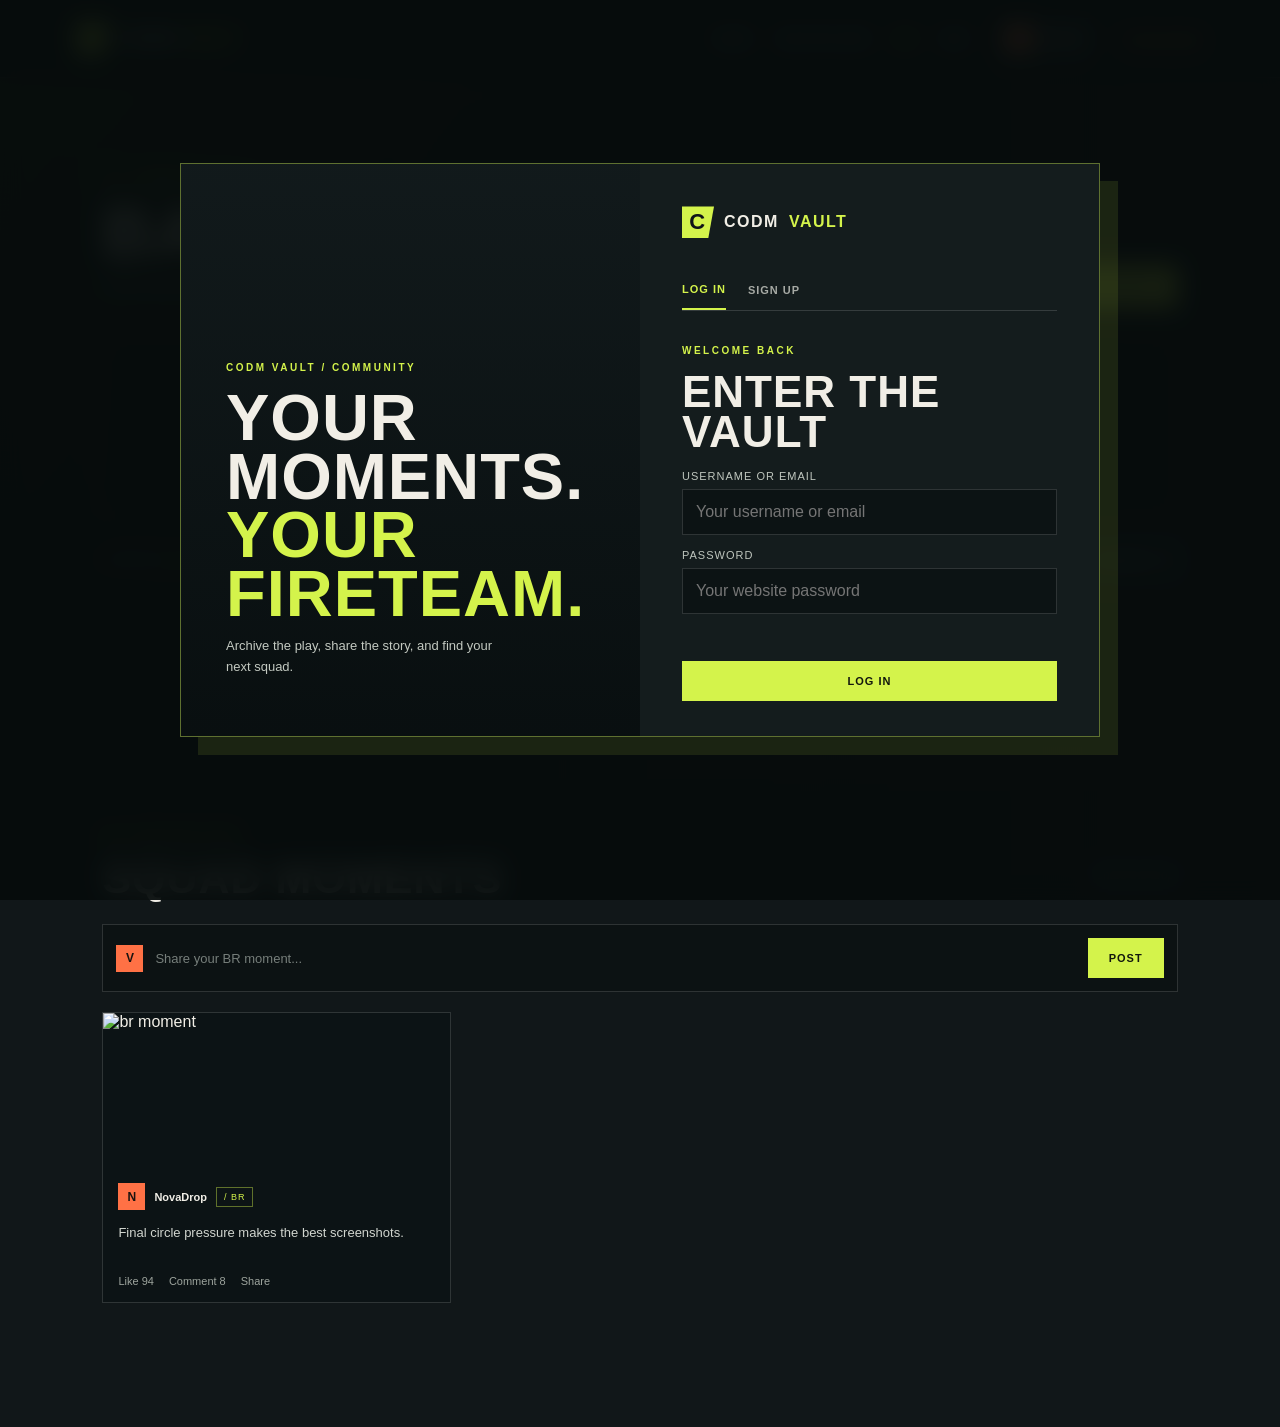
==== commit 5984a649: "Updated website" ====
--- a/br.html
+++ b/br.html
@@ -12,6 +12,7 @@
   <header class="topbar">
     <a class="brand" href="index.html"><span class="brand-mark">C</span><span>CODM <strong>VAULT</strong></span></a>
     <nav><a href="index.html">Home</a><a href="multiplayer.html">Multiplayer</a><a class="active" href="br.html">BR</a><a href="dmz.html">DMZ</a></nav><button class="profile-trigger" id="profileTrigger" type="button"><span class="avatar">V</span><span id="profileLabel">Log in</span></button>
+      <a class="community-link" href="community.html">Community</a>
   </header>
 
   <main class="gallery-page">
@@ -26,6 +27,6 @@
   </main>
   <div id="lightbox" class="lightbox"><button id="closeLightbox">×</button><img id="lightboxImage" alt="Selected screenshot" /></div>
   <div class="modal" id="profileModal" aria-hidden="true"><div class="modal-panel"><button class="modal-close" id="profileClose" type="button">x</button><div class="login-step" data-step="phone"><p class="eyebrow">01 / VERIFY YOUR NUMBER</p><h2>Join the vault</h2><p class="modal-note">Enter your mobile number to receive a one-time verification code.</p><label for="phoneInput">Mobile number</label><input id="phoneInput" type="tel" inputmode="tel" placeholder="+91 98765 43210" maxlength="16" /><p class="form-error" id="phoneError"></p><button class="button primary" id="sendOtpButton" type="button">Send OTP</button></div><div class="login-step" data-step="otp" hidden><p class="eyebrow">02 / CHECK YOUR PHONE</p><h2>Enter the code</h2><p class="modal-note">Use the six-digit code sent to <strong id="phonePreview"></strong>.</p><label for="otpInput">One-time password</label><input id="otpInput" type="text" inputmode="numeric" autocomplete="one-time-code" placeholder="000000" maxlength="6" /><p class="demo-note">Demo mode: your OTP is <strong>123456</strong>.</p><p class="form-error" id="otpError"></p><button class="button primary" id="verifyOtpButton" type="button">Verify number</button><button class="text-button" id="resendOtpButton" type="button">Resend code</button></div><div class="login-step" data-step="username" hidden><p class="eyebrow">03 / BUILD YOUR PROFILE</p><h2>Choose your name</h2><p class="modal-note">Pick the name your fireteam will see.</p><label for="usernameInput">Nickname</label><input id="usernameInput" type="text" placeholder="e.g. GhostRunner" maxlength="24" /><p class="nickname-note">Enter a nickname, not your real name.</p><p class="form-error" id="usernameError"></p><button class="button primary" id="loginButton" type="button">Enter vault</button></div></div></div>
-  <script src="script.js"></script>
+  <script src="script.js"></script><script src="enhancements.js"></script>
 </body>
 </html>
--- a/style.css
+++ b/style.css
@@ -1,3 +1,7 @@
+ .post-meta span:last-child{padding:4px 7px;border:1px solid rgba(212,243,75,.42);color:var(--lime);font-size:9px;text-transform:uppercase;letter-spacing:1px}.community-page .feed-grid{grid-template-columns:repeat(3,1fr)}
+ .site-toast{position:fixed;top:20px;left:50%;z-index:40;max-width:min(92vw,480px);padding:14px 20px;background:#ff7145;color:#18110e;font-size:12px;font-weight:700;box-shadow:8px 8px 0 rgba(0,0,0,.25);opacity:0;transform:translate(-50%,-15px);pointer-events:none}.site-toast.show{opacity:1;transform:translate(-50%,0)}.site-toast.success{background:var(--lime)}.plain-bg:before{background-image:linear-gradient(90deg,rgba(8,15,17,.12),rgba(8,15,17,.12)),none;background-color:var(--user-bg-color,#172021)}.settings-modal{position:fixed;inset:0;z-index:30;display:grid;place-items:center;padding:20px;background:rgba(3,7,8,.84);opacity:0;pointer-events:none}.settings-modal.open{opacity:1;pointer-events:auto}.settings-panel{position:relative;width:min(450px,100%);padding:34px;background:#172021;border:1px solid rgba(212,243,75,.45);box-shadow:14px 14px 0 rgba(212,243,75,.1)}.settings-panel h2{font-size:43px;margin-bottom:20px}.settings-panel label{display:block;margin-top:13px;color:#bfc6be;font-size:11px;text-transform:uppercase;letter-spacing:1px}.settings-panel input,.settings-panel select{width:100%;margin-top:7px;padding:12px;background:#0c1314;color:var(--paper);border:1px solid var(--line)}.settings-panel input[type=color]{height:42px;padding:3px}.settings-panel .button{width:100%;margin-top:20px}.settings-close{position:absolute;top:17px;right:20px;background:none;border:0;color:var(--paper);font-size:22px;cursor:pointer}.community-link{color:var(--orange)!important}
+ .auth-gate{overflow:auto}.auth-shell{max-height:calc(100vh - 48px);overflow:auto}
+ .auth-locked{overflow:hidden}.auth-gate{position:fixed;z-index:20;inset:0;display:grid;place-items:center;padding:24px;background:rgba(7,12,13,.92);backdrop-filter:blur(12px)}.auth-shell{width:min(920px,100%);min-height:560px;display:grid;grid-template-columns:1fr 1fr;background:#151e20;border:1px solid rgba(212,243,75,.38);box-shadow:18px 18px 0 rgba(212,243,75,.1);overflow:hidden}.auth-visual{display:flex;flex-direction:column;justify-content:end;padding:45px;background:linear-gradient(0deg,rgba(8,14,15,.94),rgba(8,14,15,.28)),url('https://images.unsplash.com/photo-1560253023-3ec5d502959f?auto=format&fit=crop&w=1000&q=85') center/cover}.auth-visual h1{font-size:65px}.auth-visual h1 span{color:var(--lime)}.auth-visual p:last-child{color:#c3c9c1;max-width:280px;font-size:13px;line-height:1.6}.auth-panel{padding:42px 42px 35px;background:rgba(20,29,30,.96)}.auth-brand{display:flex;align-items:center;gap:10px;font-weight:700;letter-spacing:1.5px;margin-bottom:45px}.auth-brand strong{color:var(--lime)}.auth-tabs{display:flex;gap:22px;border-bottom:1px solid var(--line);margin-bottom:34px}.auth-tab{padding:0 0 13px;background:none;border:0;color:var(--muted);cursor:pointer;text-transform:uppercase;font-size:11px;font-weight:700;letter-spacing:1px}.auth-tab.active{color:var(--lime);border-bottom:2px solid var(--lime)}.auth-step h2{font-size:44px;margin-bottom:18px}.auth-step label{display:block;color:#bfc6be;font-size:11px;text-transform:uppercase;letter-spacing:1px;margin-top:14px}.auth-step input{width:100%;padding:13px;margin-top:7px;background:#0c1314;color:var(--paper);border:1px solid var(--line);outline:0}.auth-step input:focus{border-color:var(--lime)}.auth-submit{width:100%;margin-top:17px}.auth-step[hidden]{display:none}.profile-menu{display:none;position:absolute;right:0;top:48px;min-width:170px;padding:7px;background:#172021;border:1px solid var(--line);box-shadow:8px 8px 0 rgba(212,243,75,.1);z-index:4}.profile-menu.open{display:block}.profile-menu button{display:block;width:100%;padding:11px 12px;text-align:left;background:none;border:0;color:var(--paper);font-size:11px;cursor:pointer}.profile-menu button:hover{color:var(--lime);background:rgba(255,255,255,.05)}
  .login-step label{display:block;color:#bfc6be;font-size:11px;text-transform:uppercase;letter-spacing:1px}.form-error{min-height:16px;margin:7px 0;color:var(--orange);font-size:11px}.demo-note,.nickname-note{margin:8px 0;color:#aeb6ae;font-size:11px}.text-button{display:block;margin:16px auto 0;background:none;border:0;color:var(--lime);font-size:11px;cursor:pointer;text-transform:uppercase;letter-spacing:1px}.login-step[hidden]{display:none}
 @import url('https://fonts.googleapis.com/css2?family=Barlow+Condensed:wght@500;600;700;800&family=Space+Grotesk:wght@400;500;600;700&display=swap');
 :root{--ink:#101418;--paper:#f1eee6;--muted:#a7aaa5;--lime:#d4f34b;--orange:#ff7145;--line:rgba(255,255,255,.14);--panel:rgba(16,20,24,.78);--font-body:'Space Grotesk',sans-serif;--font-display:'Barlow Condensed',sans-serif}
